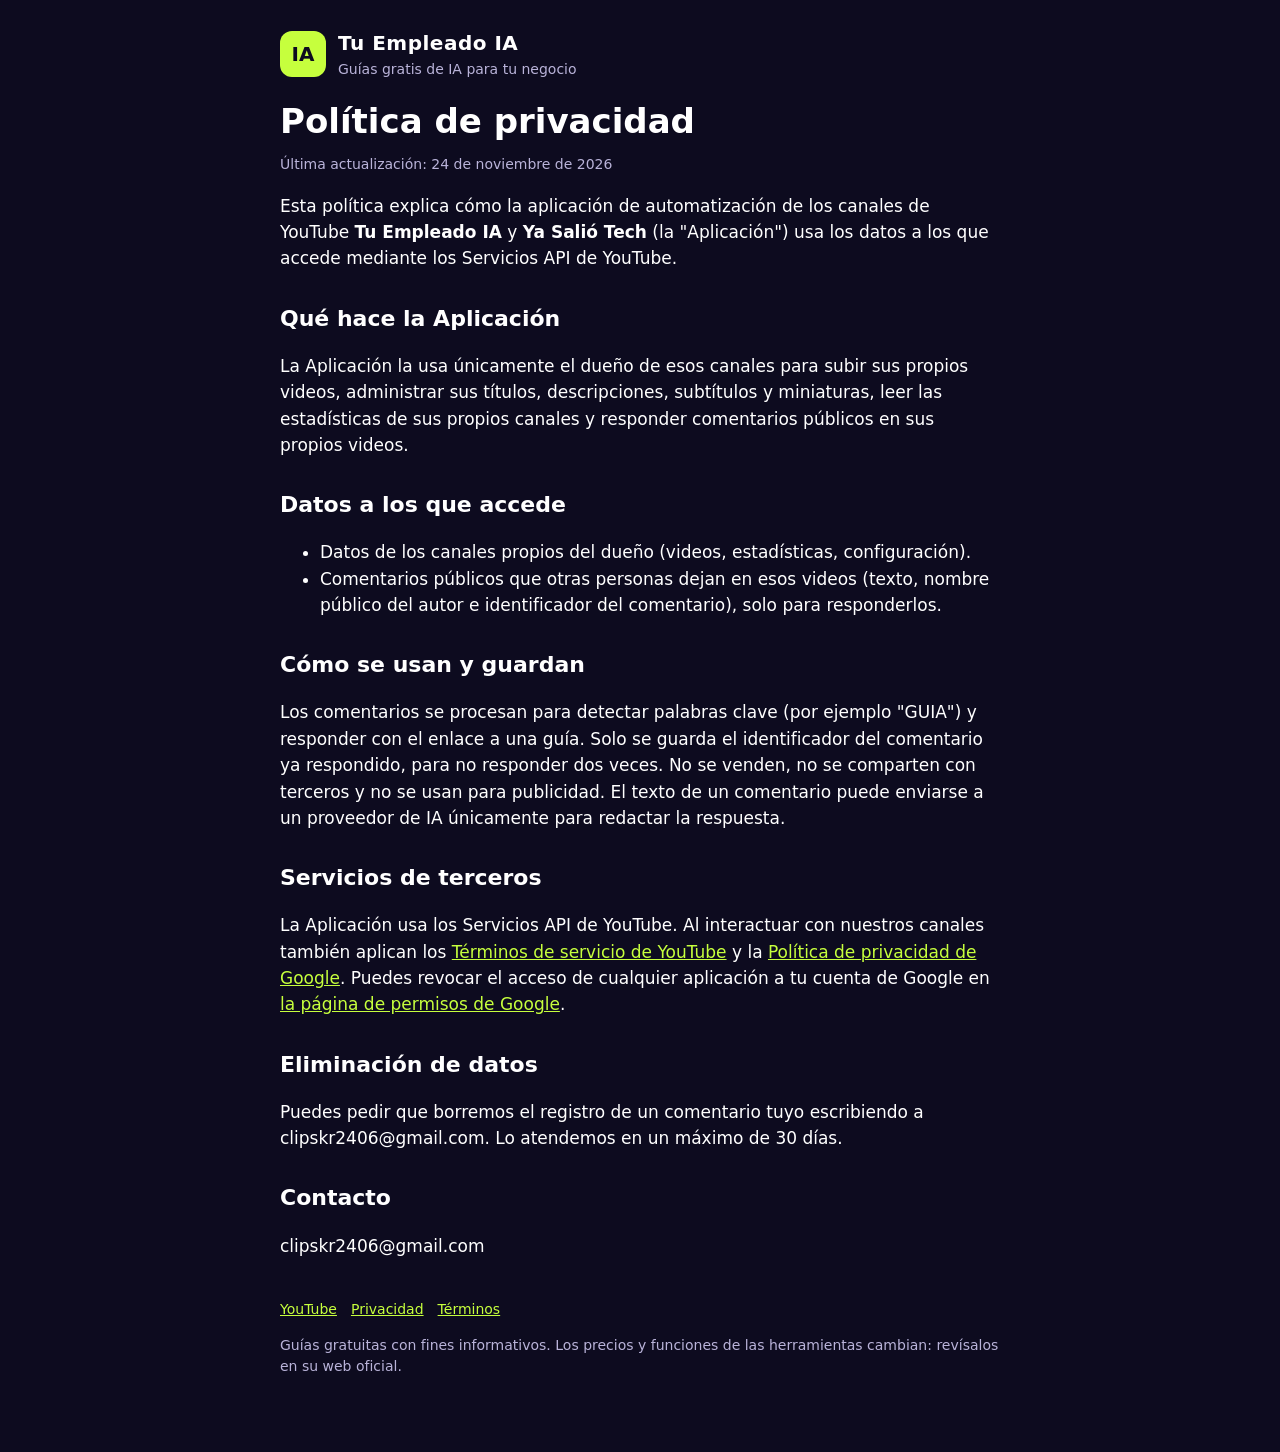
==== privacidad.html @ 8f6b3528 "Página de guías gratis de Tu Empleado IA" ====
<!doctype html><html lang="es"><head><meta charset="utf-8"><meta name="viewport" content="width=device-width,initial-scale=1">
<title>Política de privacidad · Tu Empleado IA</title><meta name="description" content=""><meta property="og:title" content="Política de privacidad · Tu Empleado IA"><meta property="og:description" content="">
<link rel="stylesheet" href="./estilo.css"></head><body><div class="w">
<a class="top" href="./index.html" style="text-decoration:none;color:inherit"><div class="logo">IA</div><div><b>Tu Empleado IA</b><span>Guías gratis de IA para tu negocio</span></div></a>
<h1>Política de privacidad</h1><p class="nota">Última actualización: 24 de noviembre de 2026</p>
<p>Esta política explica cómo la aplicación de automatización de los canales de YouTube <b>Tu Empleado IA</b> y <b>Ya Salió Tech</b> (la "Aplicación") usa los datos a los que accede mediante los Servicios API de YouTube.</p>
<h2>Qué hace la Aplicación</h2><p>La Aplicación la usa únicamente el dueño de esos canales para subir sus propios videos, administrar sus títulos, descripciones, subtítulos y miniaturas, leer las estadísticas de sus propios canales y responder comentarios públicos en sus propios videos.</p>
<h2>Datos a los que accede</h2><ul><li>Datos de los canales propios del dueño (videos, estadísticas, configuración).</li><li>Comentarios públicos que otras personas dejan en esos videos (texto, nombre público del autor e identificador del comentario), solo para responderlos.</li></ul>
<h2>Cómo se usan y guardan</h2><p>Los comentarios se procesan para detectar palabras clave (por ejemplo "GUIA") y responder con el enlace a una guía. Solo se guarda el identificador del comentario ya respondido, para no responder dos veces. No se venden, no se comparten con terceros y no se usan para publicidad. El texto de un comentario puede enviarse a un proveedor de IA únicamente para redactar la respuesta.</p>
<h2>Servicios de terceros</h2><p>La Aplicación usa los Servicios API de YouTube. Al interactuar con nuestros canales también aplican los <a href="https://www.youtube.com/t/terms">Términos de servicio de YouTube</a> y la <a href="https://policies.google.com/privacy">Política de privacidad de Google</a>. Puedes revocar el acceso de cualquier aplicación a tu cuenta de Google en <a href="https://security.google.com/settings/security/permissions">la página de permisos de Google</a>.</p>
<h2>Eliminación de datos</h2><p>Puedes pedir que borremos el registro de un comentario tuyo escribiendo a clipskr2406@gmail.com. Lo atendemos en un máximo de 30 días.</p>
<h2>Contacto</h2><p>clipskr2406@gmail.com</p>
<footer><a href="https://www.youtube.com/@TuEmpleadoIA">YouTube</a><a href="./privacidad.html">Privacidad</a><a href="./terminos.html">Términos</a>
<p>Guías gratuitas con fines informativos. Los precios y funciones de las herramientas cambian: revísalos en su web oficial.</p></footer>
</div></body></html>
---- estilo.css ----
*{box-sizing:border-box}body{margin:0;background:#0D0B1F;color:#FFFFFF;font:17px/1.55 system-ui,-apple-system,Segoe UI,Roboto,sans-serif}
a{color:#C6FF3D}.w{max-width:760px;margin:0 auto;padding:28px 20px 60px}
.top{display:flex;align-items:center;gap:12px;margin-bottom:22px}.logo{width:46px;height:46px;border-radius:12px;background:#C6FF3D;color:#0D0B1F;display:grid;place-items:center;font-weight:900;font-size:20px}
.top b{font-size:20px;letter-spacing:.5px}.top span{display:block;color:#B9B3D9;font-size:14px}
h1{font-size:34px;line-height:1.1;margin:8px 0 10px}h1 em{font-style:normal;color:#C6FF3D}h2{font-size:22px;margin:30px 0 10px}
.lead{color:#B9B3D9;font-size:18px}
.box{background:#17132E;border:2px solid rgba(198,255,61,.35);border-radius:18px;padding:20px;margin:22px 0}
.box label{font-weight:800;display:block;margin-bottom:10px}.row{display:flex;gap:10px}
input{flex:1;min-width:0;font:inherit;font-weight:800;letter-spacing:2px;text-transform:uppercase;padding:14px 16px;border-radius:12px;border:2px solid #7C5CFF;background:#0D0B1F;color:#fff}
button,.btn{font:inherit;font-weight:900;padding:14px 20px;border-radius:12px;border:0;background:#C6FF3D;color:#0D0B1F;cursor:pointer;text-decoration:none;display:inline-block}
#msg{margin-top:10px;color:#FF8A8A;min-height:1em}
.list{display:grid;gap:12px;margin-top:10px}.card{display:block;text-decoration:none;color:inherit;background:#17132E;border-radius:16px;padding:16px 18px;border:1px solid rgba(255,255,255,.08)}
.card:hover{border-color:#C6FF3D}.tag{display:inline-block;background:#7C5CFF;color:#fff;font-weight:900;font-size:13px;letter-spacing:2px;padding:4px 10px;border-radius:8px}
.card h3{margin:8px 0 4px;font-size:19px}.card p{margin:0;color:#B9B3D9;font-size:15px}
ol.pasos{padding-left:0;list-style:none;counter-reset:p}ol.pasos li{counter-increment:p;background:#17132E;border-radius:14px;padding:14px 16px 14px 62px;margin:10px 0;position:relative}
ol.pasos li:before{content:counter(p);position:absolute;left:16px;top:14px;width:32px;height:32px;border-radius:50%;background:#C6FF3D;color:#0D0B1F;font-weight:900;display:grid;place-items:center}
ol.pasos b{display:block;margin-bottom:4px}table{width:100%;border-collapse:collapse;font-size:15px}td,th{text-align:left;padding:10px;border-bottom:1px solid rgba(255,255,255,.1)}th{color:#B9B3D9}
pre{white-space:pre-wrap;background:#000;border-left:4px solid #C6FF3D;padding:14px;border-radius:10px;font-size:15px}
.nota{font-size:14px;color:#B9B3D9}footer{margin-top:40px;font-size:14px;color:#B9B3D9}footer a{margin-right:14px}
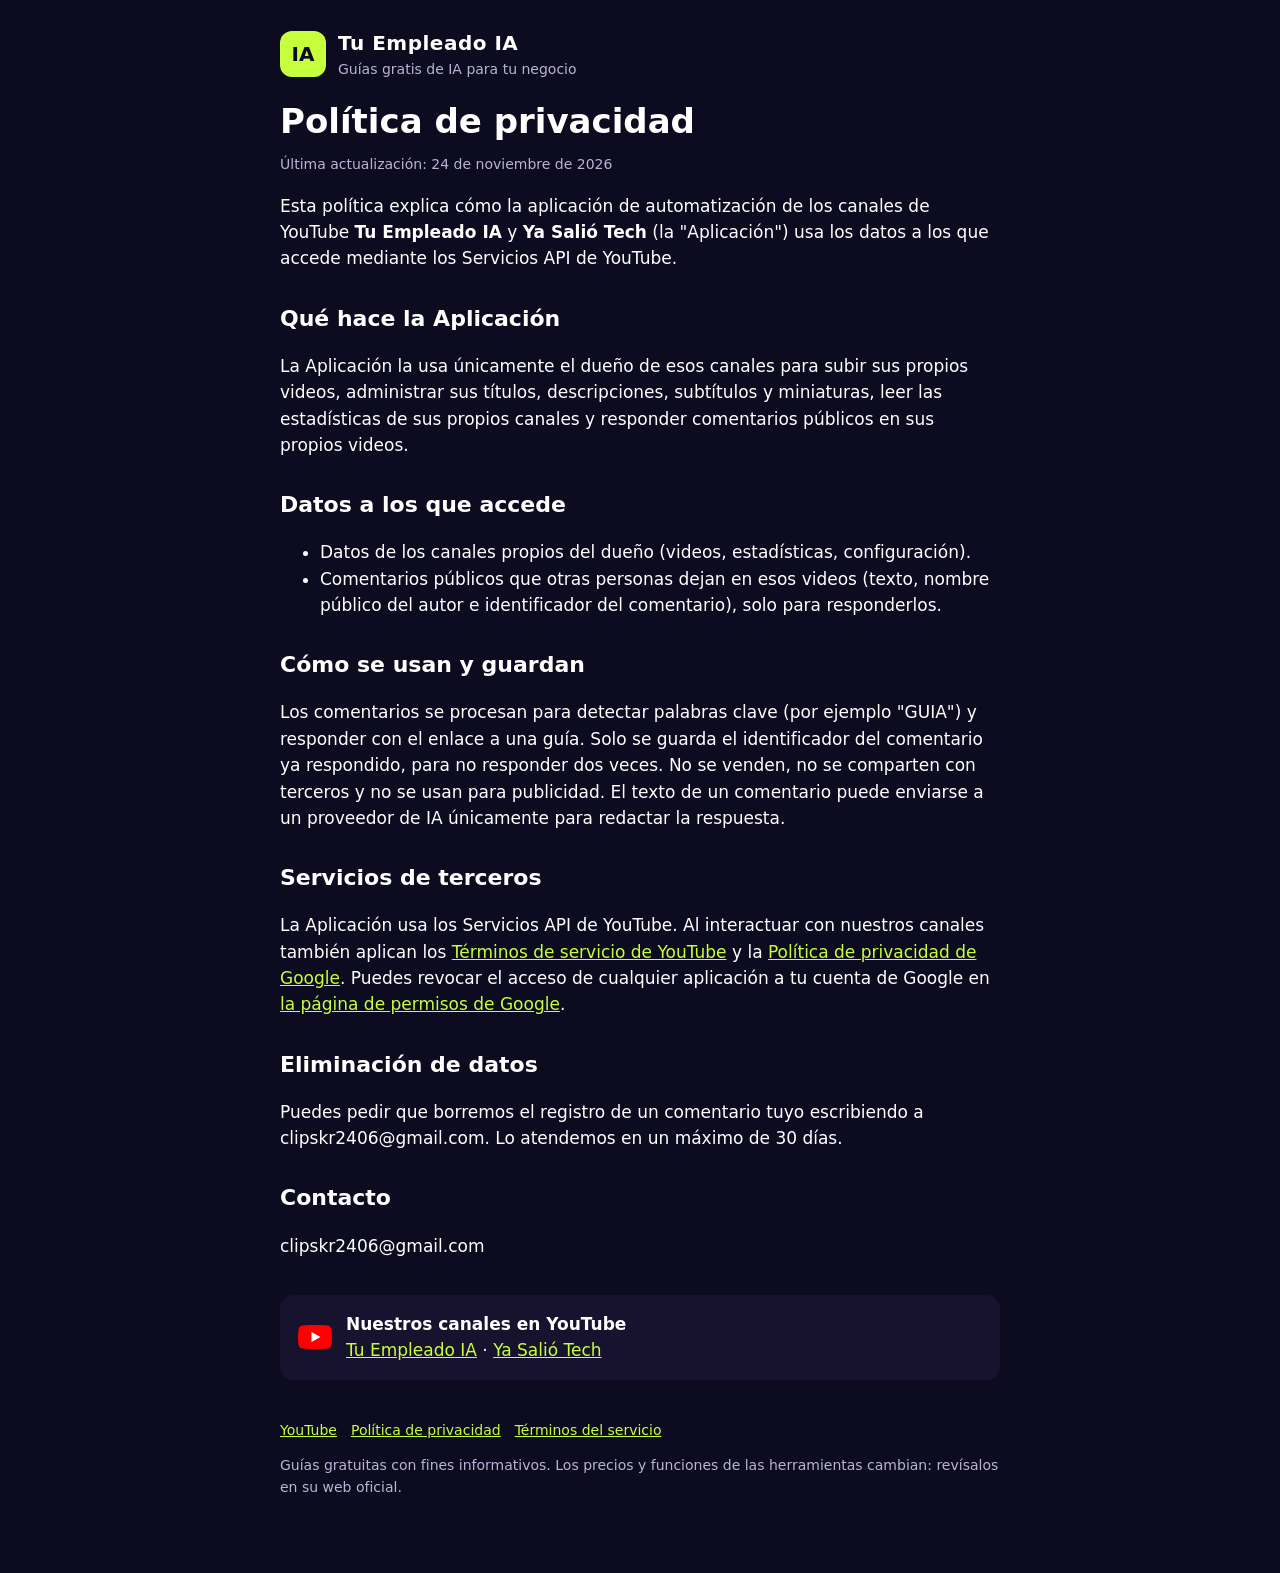
==== commit 1d4f7c27: "marca YouTube en el pie" ====
--- a/privacidad.html
+++ b/privacidad.html
@@ -10,6 +10,8 @@
 <h2>Servicios de terceros</h2><p>La Aplicación usa los Servicios API de YouTube. Al interactuar con nuestros canales también aplican los <a href="https://www.youtube.com/t/terms">Términos de servicio de YouTube</a> y la <a href="https://policies.google.com/privacy">Política de privacidad de Google</a>. Puedes revocar el acceso de cualquier aplicación a tu cuenta de Google en <a href="https://security.google.com/settings/security/permissions">la página de permisos de Google</a>.</p>
 <h2>Eliminación de datos</h2><p>Puedes pedir que borremos el registro de un comentario tuyo escribiendo a clipskr2406@gmail.com. Lo atendemos en un máximo de 30 días.</p>
 <h2>Contacto</h2><p>clipskr2406@gmail.com</p>
-<footer><a href="https://www.youtube.com/@TuEmpleadoIA">YouTube</a><a href="./privacidad.html">Privacidad</a><a href="./terminos.html">Términos</a>
+<div class="yt"><svg width="34" height="24" viewBox="0 0 68 48" aria-label="YouTube"><path d="M66.5 7.7c-.8-2.9-2.5-5.4-5.4-6.2C55.8.1 34 0 34 0S12.2.1 6.9 1.6C4 2.4 2.3 4.8 1.5 7.7.1 13 0 24 0 24s.1 11 1.5 16.3c.8 2.9 2.5 5.4 5.4 6.2C12.2 47.9 34 48 34 48s21.8-.1 27.1-1.6c2.9-.8 4.6-3.2 5.4-6.2C67.9 35 68 24 68 24s-.1-11-1.5-16.3z" fill="#FF0000"/><path d="M45 24 27 14v20" fill="#fff"/></svg>
+<div><b>Nuestros canales en YouTube</b><br><a href="https://www.youtube.com/@TuEmpleadoIA">Tu Empleado IA</a> · <a href="https://www.youtube.com/@YaSalioTech">Ya Salió Tech</a></div></div>
+<footer><a href="https://www.youtube.com/@TuEmpleadoIA">YouTube</a><a href="./privacidad.html">Política de privacidad</a><a href="./terminos.html">Términos del servicio</a>
 <p>Guías gratuitas con fines informativos. Los precios y funciones de las herramientas cambian: revísalos en su web oficial.</p></footer>
 </div></body></html>
--- a/estilo.css
+++ b/estilo.css
@@ -16,4 +16,5 @@
 ol.pasos li:before{content:counter(p);position:absolute;left:16px;top:14px;width:32px;height:32px;border-radius:50%;background:#C6FF3D;color:#0D0B1F;font-weight:900;display:grid;place-items:center}
 ol.pasos b{display:block;margin-bottom:4px}table{width:100%;border-collapse:collapse;font-size:15px}td,th{text-align:left;padding:10px;border-bottom:1px solid rgba(255,255,255,.1)}th{color:#B9B3D9}
 pre{white-space:pre-wrap;background:#000;border-left:4px solid #C6FF3D;padding:14px;border-radius:10px;font-size:15px}
+.yt{display:flex;gap:14px;align-items:center;margin-top:36px;padding:16px 18px;background:#17132E;border-radius:14px}
 .nota{font-size:14px;color:#B9B3D9}footer{margin-top:40px;font-size:14px;color:#B9B3D9}footer a{margin-right:14px}
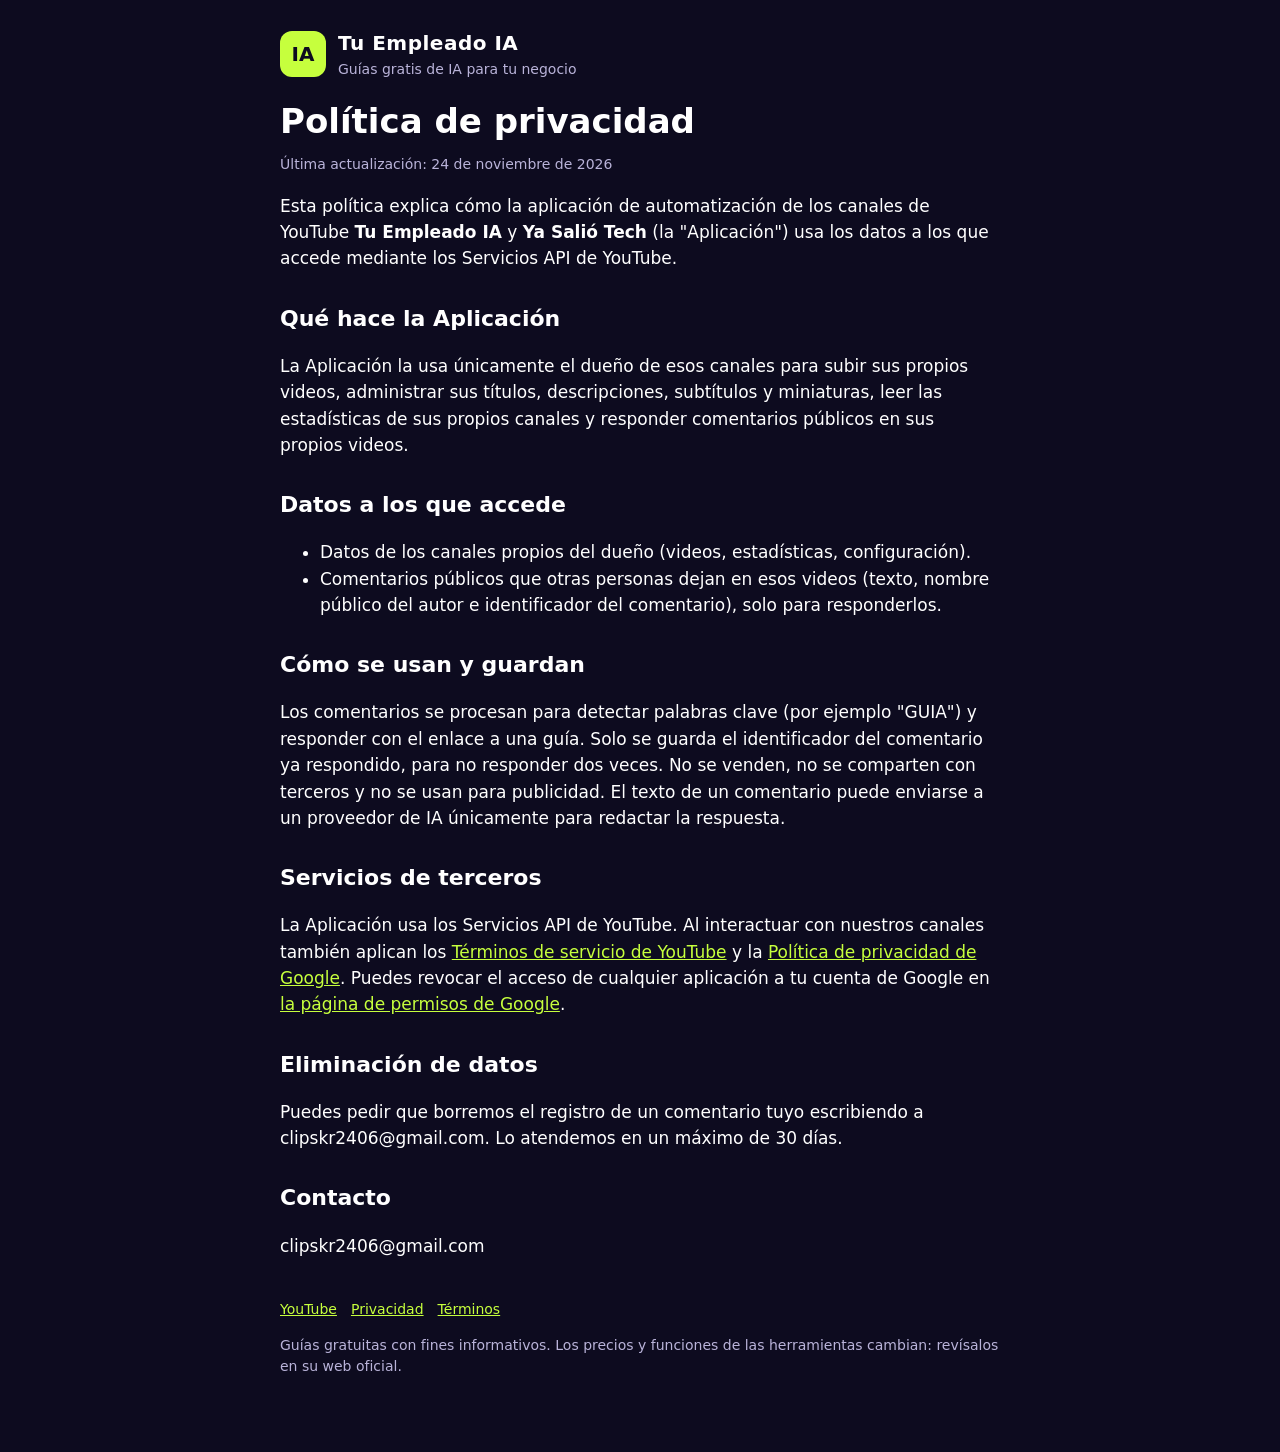
==== commit 742f390e: "guía WHATSAPP" ====
--- a/privacidad.html
+++ b/privacidad.html
@@ -10,8 +10,6 @@
 <h2>Servicios de terceros</h2><p>La Aplicación usa los Servicios API de YouTube. Al interactuar con nuestros canales también aplican los <a href="https://www.youtube.com/t/terms">Términos de servicio de YouTube</a> y la <a href="https://policies.google.com/privacy">Política de privacidad de Google</a>. Puedes revocar el acceso de cualquier aplicación a tu cuenta de Google en <a href="https://security.google.com/settings/security/permissions">la página de permisos de Google</a>.</p>
 <h2>Eliminación de datos</h2><p>Puedes pedir que borremos el registro de un comentario tuyo escribiendo a clipskr2406@gmail.com. Lo atendemos en un máximo de 30 días.</p>
 <h2>Contacto</h2><p>clipskr2406@gmail.com</p>
-<div class="yt"><svg width="34" height="24" viewBox="0 0 68 48" aria-label="YouTube"><path d="M66.5 7.7c-.8-2.9-2.5-5.4-5.4-6.2C55.8.1 34 0 34 0S12.2.1 6.9 1.6C4 2.4 2.3 4.8 1.5 7.7.1 13 0 24 0 24s.1 11 1.5 16.3c.8 2.9 2.5 5.4 5.4 6.2C12.2 47.9 34 48 34 48s21.8-.1 27.1-1.6c2.9-.8 4.6-3.2 5.4-6.2C67.9 35 68 24 68 24s-.1-11-1.5-16.3z" fill="#FF0000"/><path d="M45 24 27 14v20" fill="#fff"/></svg>
-<div><b>Nuestros canales en YouTube</b><br><a href="https://www.youtube.com/@TuEmpleadoIA">Tu Empleado IA</a> · <a href="https://www.youtube.com/@YaSalioTech">Ya Salió Tech</a></div></div>
-<footer><a href="https://www.youtube.com/@TuEmpleadoIA">YouTube</a><a href="./privacidad.html">Política de privacidad</a><a href="./terminos.html">Términos del servicio</a>
+<footer><a href="https://www.youtube.com/@TuEmpleadoIA">YouTube</a><a href="./privacidad.html">Privacidad</a><a href="./terminos.html">Términos</a>
 <p>Guías gratuitas con fines informativos. Los precios y funciones de las herramientas cambian: revísalos en su web oficial.</p></footer>
 </div></body></html>
--- a/estilo.css
+++ b/estilo.css
@@ -16,5 +16,4 @@
 ol.pasos li:before{content:counter(p);position:absolute;left:16px;top:14px;width:32px;height:32px;border-radius:50%;background:#C6FF3D;color:#0D0B1F;font-weight:900;display:grid;place-items:center}
 ol.pasos b{display:block;margin-bottom:4px}table{width:100%;border-collapse:collapse;font-size:15px}td,th{text-align:left;padding:10px;border-bottom:1px solid rgba(255,255,255,.1)}th{color:#B9B3D9}
 pre{white-space:pre-wrap;background:#000;border-left:4px solid #C6FF3D;padding:14px;border-radius:10px;font-size:15px}
-.yt{display:flex;gap:14px;align-items:center;margin-top:36px;padding:16px 18px;background:#17132E;border-radius:14px}
 .nota{font-size:14px;color:#B9B3D9}footer{margin-top:40px;font-size:14px;color:#B9B3D9}footer a{margin-right:14px}
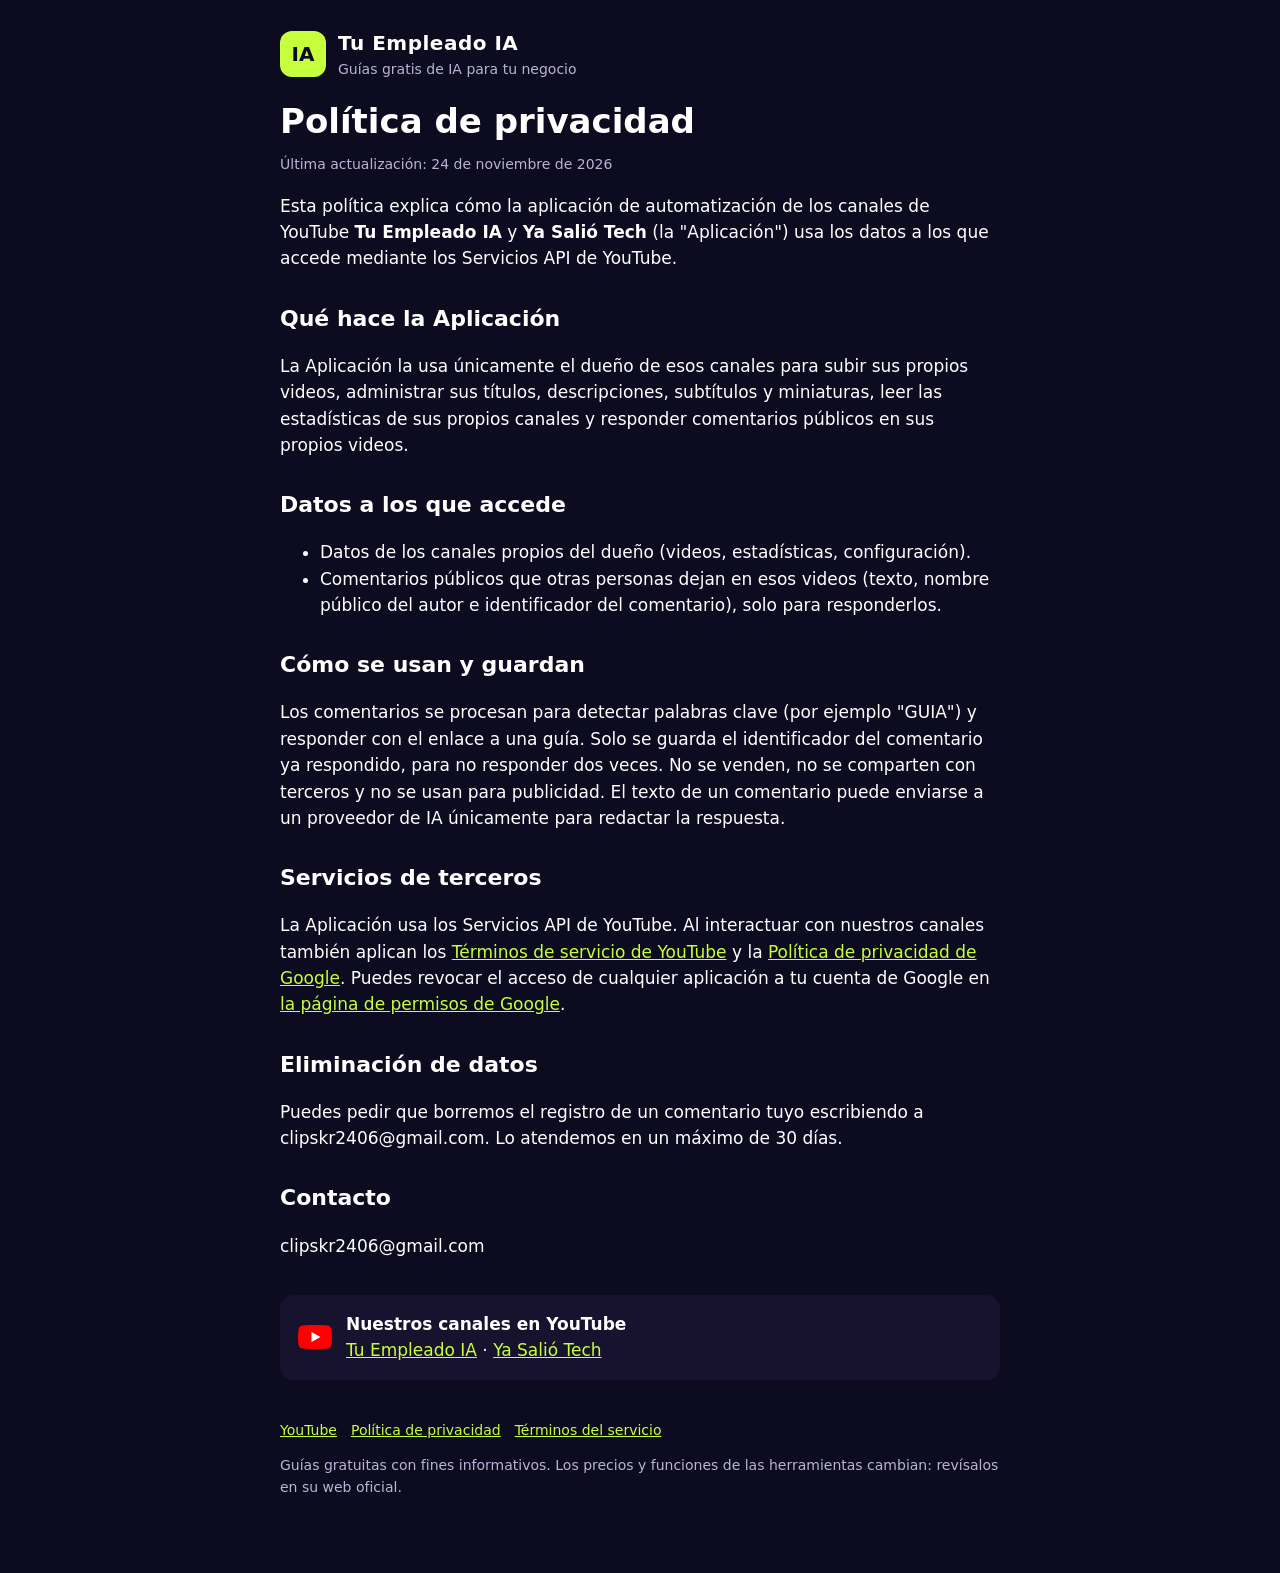
==== commit 3ea6c5eb: "guía THREEJS" ====
--- a/privacidad.html
+++ b/privacidad.html
@@ -10,6 +10,8 @@
 <h2>Servicios de terceros</h2><p>La Aplicación usa los Servicios API de YouTube. Al interactuar con nuestros canales también aplican los <a href="https://www.youtube.com/t/terms">Términos de servicio de YouTube</a> y la <a href="https://policies.google.com/privacy">Política de privacidad de Google</a>. Puedes revocar el acceso de cualquier aplicación a tu cuenta de Google en <a href="https://security.google.com/settings/security/permissions">la página de permisos de Google</a>.</p>
 <h2>Eliminación de datos</h2><p>Puedes pedir que borremos el registro de un comentario tuyo escribiendo a clipskr2406@gmail.com. Lo atendemos en un máximo de 30 días.</p>
 <h2>Contacto</h2><p>clipskr2406@gmail.com</p>
-<footer><a href="https://www.youtube.com/@TuEmpleadoIA">YouTube</a><a href="./privacidad.html">Privacidad</a><a href="./terminos.html">Términos</a>
+<div class="yt"><svg width="34" height="24" viewBox="0 0 68 48" aria-label="YouTube"><path d="M66.5 7.7c-.8-2.9-2.5-5.4-5.4-6.2C55.8.1 34 0 34 0S12.2.1 6.9 1.6C4 2.4 2.3 4.8 1.5 7.7.1 13 0 24 0 24s.1 11 1.5 16.3c.8 2.9 2.5 5.4 5.4 6.2C12.2 47.9 34 48 34 48s21.8-.1 27.1-1.6c2.9-.8 4.6-3.2 5.4-6.2C67.9 35 68 24 68 24s-.1-11-1.5-16.3z" fill="#FF0000"/><path d="M45 24 27 14v20" fill="#fff"/></svg>
+<div><b>Nuestros canales en YouTube</b><br><a href="https://www.youtube.com/@TuEmpleadoIA">Tu Empleado IA</a> · <a href="https://www.youtube.com/@YaSalioTech">Ya Salió Tech</a></div></div>
+<footer><a href="https://www.youtube.com/@TuEmpleadoIA">YouTube</a><a href="./privacidad.html">Política de privacidad</a><a href="./terminos.html">Términos del servicio</a>
 <p>Guías gratuitas con fines informativos. Los precios y funciones de las herramientas cambian: revísalos en su web oficial.</p></footer>
 </div></body></html>
--- a/estilo.css
+++ b/estilo.css
@@ -16,4 +16,5 @@
 ol.pasos li:before{content:counter(p);position:absolute;left:16px;top:14px;width:32px;height:32px;border-radius:50%;background:#C6FF3D;color:#0D0B1F;font-weight:900;display:grid;place-items:center}
 ol.pasos b{display:block;margin-bottom:4px}table{width:100%;border-collapse:collapse;font-size:15px}td,th{text-align:left;padding:10px;border-bottom:1px solid rgba(255,255,255,.1)}th{color:#B9B3D9}
 pre{white-space:pre-wrap;background:#000;border-left:4px solid #C6FF3D;padding:14px;border-radius:10px;font-size:15px}
+.yt{display:flex;gap:14px;align-items:center;margin-top:36px;padding:16px 18px;background:#17132E;border-radius:14px}
 .nota{font-size:14px;color:#B9B3D9}footer{margin-top:40px;font-size:14px;color:#B9B3D9}footer a{margin-right:14px}
